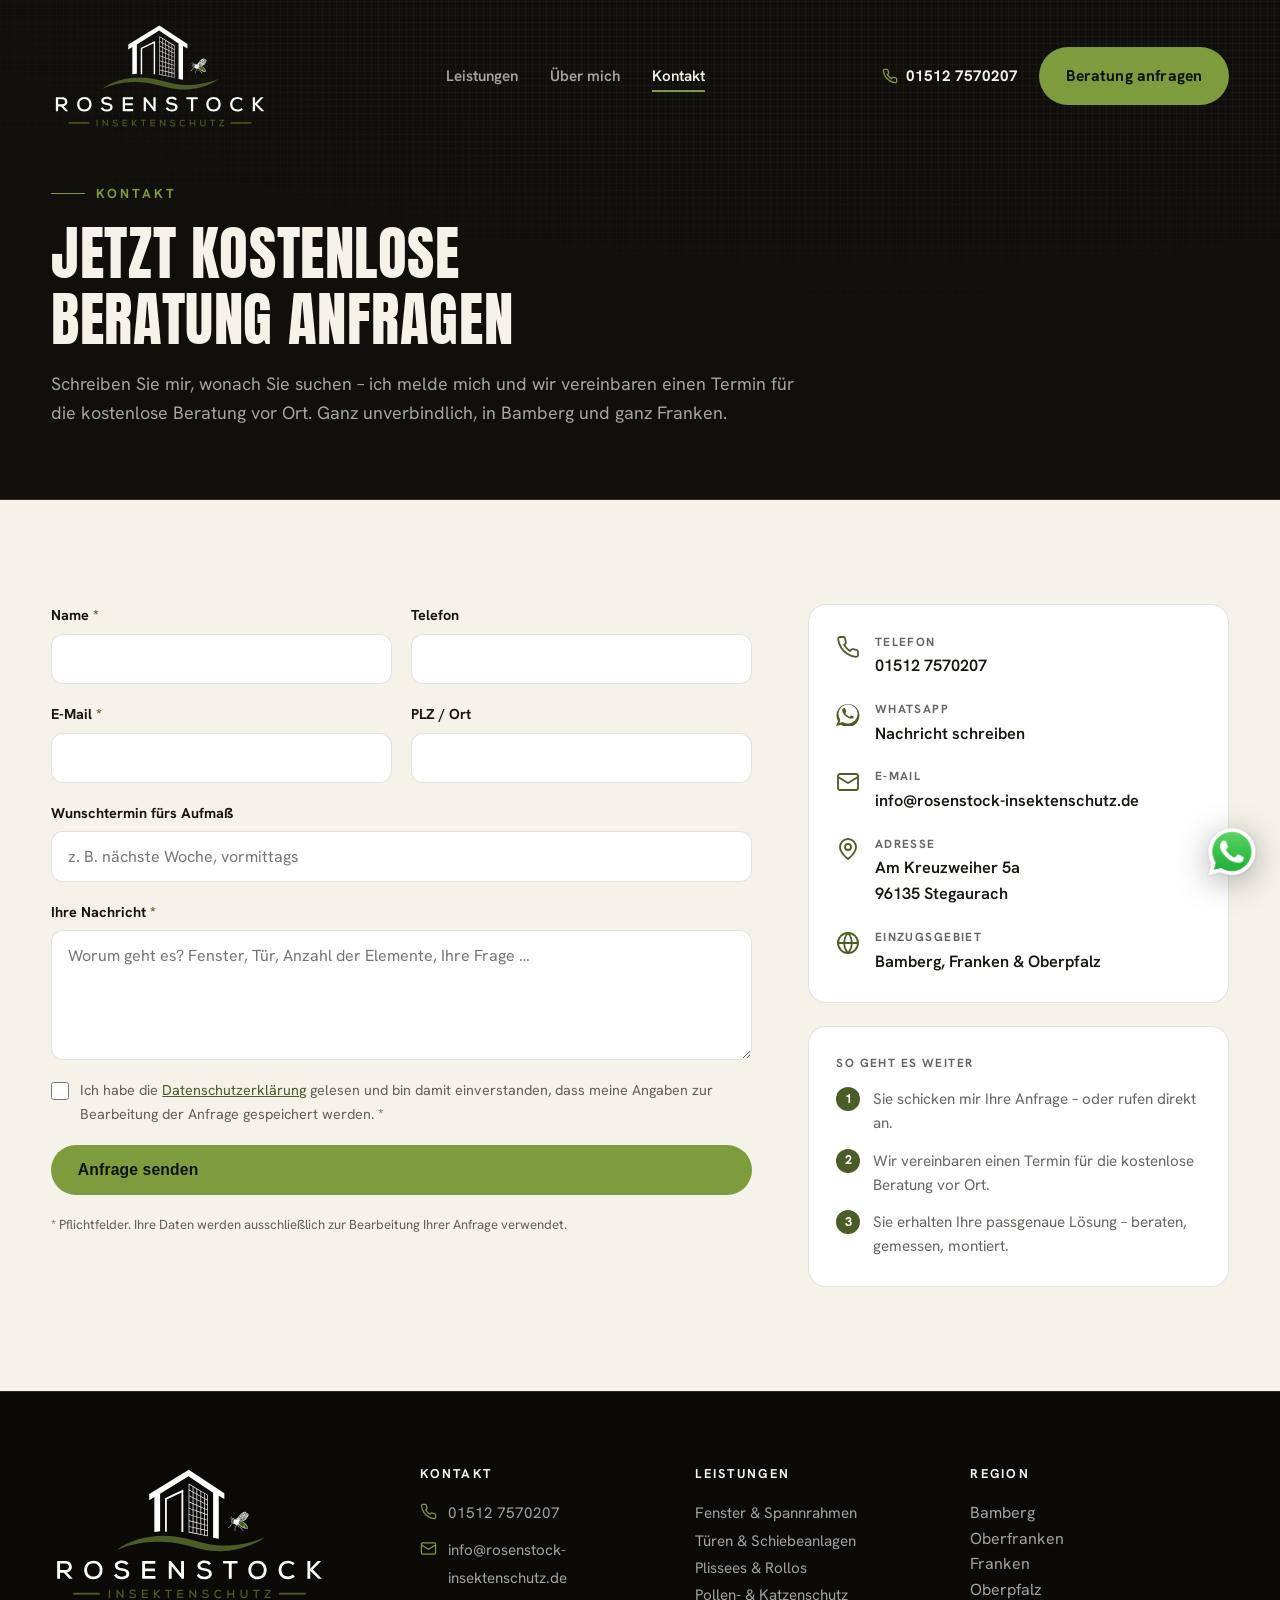
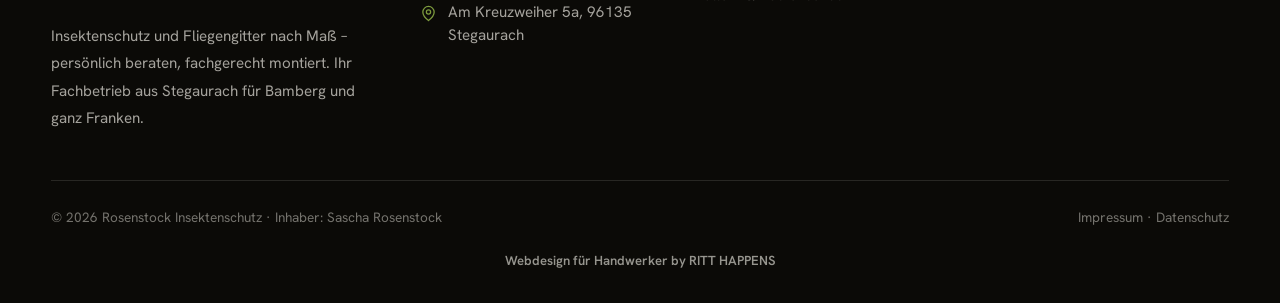
==== kontakt.html @ 8e10b2ee "Add files via upload" ====
<!DOCTYPE html>
<html lang="de">
<head>
<meta charset="UTF-8">
<meta name="viewport" content="width=device-width, initial-scale=1.0">
<title>Kontakt – Insektenschutz Bamberg | Rosenstock Insektenschutz</title>
<meta name="description" content="Kontakt zu Rosenstock Insektenschutz in Stegaurach bei Bamberg: kostenlose Beratung anfragen, anrufen oder per Formular schreiben. Insektenschutz & Fliegengitter nach Maß für Bamberg und Franken.">
<meta name="robots" content="index, follow">
<link rel="canonical" href="https://www.rosenstock-insektenschutz.de/kontakt.html">

<meta property="og:type" content="website">
<meta property="og:title" content="Kontakt – Insektenschutz Bamberg | Rosenstock Insektenschutz">
<meta property="og:description" content="Kostenlose Beratung anfragen – per Formular, Telefon oder E-Mail. Insektenschutz nach Maß für Bamberg und Franken.">
<meta property="og:locale" content="de_DE">

<link rel="preconnect" href="https://fonts.googleapis.com">
<link rel="preconnect" href="https://fonts.gstatic.com" crossorigin>
<link href="https://fonts.googleapis.com/css2?family=Anton&family=Caveat:wght@500;600&family=Hanken+Grotesk:wght@400;500;600;700;800&display=swap" rel="stylesheet">
<link rel="stylesheet" href="assets/style.css?v=4">
</head>
<body>

<!-- ===== HEADER ===== -->
<header id="header">
  <div class="wrap nav">
    <a href="index.html" class="nav-logo" aria-label="Rosenstock Insektenschutz Startseite">
      <img src="assets/rosenstock-logo.svg" alt="Rosenstock Insektenschutz Logo">
    </a>
    <ul class="nav-links">
      <li><a href="leistungen.html">Leistungen</a></li>
      <li><a href="ueber-mich.html">Über mich</a></li>
      <li><a href="kontakt.html" aria-current="page">Kontakt</a></li>
    </ul>
    <div class="nav-cta">
      <a href="tel:+4915127570207" class="nav-phone">
        <svg viewBox="0 0 24 24" fill="none" stroke="currentColor" stroke-width="2"><path d="M22 16.92v3a2 2 0 0 1-2.18 2 19.8 19.8 0 0 1-8.63-3.07 19.5 19.5 0 0 1-6-6 19.8 19.8 0 0 1-3.07-8.67A2 2 0 0 1 4.11 2h3a2 2 0 0 1 2 1.72c.13.96.36 1.9.7 2.81a2 2 0 0 1-.45 2.11L8.09 9.91a16 16 0 0 0 6 6l1.27-1.27a2 2 0 0 1 2.11-.45c.91.34 1.85.57 2.81.7A2 2 0 0 1 22 16.92z"/></svg>
        01512 7570207
      </a>
      <a href="kontakt.html" class="btn btn-primary">Beratung anfragen</a>
    </div>
    <button class="burger" id="burger" aria-label="Menü öffnen"><span></span><span></span><span></span></button>
  </div>
</header>

<div class="overlay" id="overlay"></div>
<nav class="mobile-menu" id="mobileMenu" aria-label="Mobiles Menü">
  <a href="leistungen.html">Leistungen</a>
  <a href="ueber-mich.html">Über mich</a>
  <a href="kontakt.html">Kontakt</a>
  <a href="tel:+4915127570207" class="btn btn-ghost" style="margin-top:1rem">01512 7570207</a>
  <a href="kontakt.html" class="btn btn-primary">Beratung anfragen</a>
</nav>

<!-- ===== PAGE HERO ===== -->
<section class="page-hero">
  <div class="mesh"></div>
  <div class="wrap">
    <span class="kicker reveal in">Kontakt</span>
    <h1 class="anton reveal in" data-d="1">Jetzt kostenlose Beratung anfragen</h1>
    <p class="lead reveal in" data-d="2">Schreiben Sie mir, wonach Sie suchen – ich melde mich und wir vereinbaren einen Termin für die kostenlose Beratung vor Ort. Ganz unverbindlich, in Bamberg und ganz Franken.</p>
  </div>
</section>

<!-- ===== KONTAKT ===== -->
<section class="block light" id="anfrage">
  <div class="wrap contact-grid">

    <!-- Formular -->
    <div class="reveal">
      <form id="contactForm" class="form" action="https://formsubmit.co/ajax/info@rosenstock-insektenschutz.de" method="POST" novalidate>
        <!-- FormSubmit-Einstellungen -->
        <input type="hidden" name="_subject" value="Neue Anfrage über die Website">
        <input type="hidden" name="_template" value="table">
        <input type="hidden" name="_captcha" value="false">
        <input type="text" name="_honey" style="display:none" tabindex="-1" autocomplete="off">

        <div class="row">
          <div class="field">
            <label for="name">Name <span class="req">*</span></label>
            <input type="text" id="name" name="Name" required autocomplete="name">
          </div>
          <div class="field">
            <label for="telefon">Telefon</label>
            <input type="tel" id="telefon" name="Telefon" autocomplete="tel">
          </div>
        </div>

        <div class="row">
          <div class="field">
            <label for="email">E-Mail <span class="req">*</span></label>
            <input type="email" id="email" name="E-Mail" required autocomplete="email">
          </div>
          <div class="field">
            <label for="plz">PLZ / Ort</label>
            <input type="text" id="plz" name="PLZ / Ort" autocomplete="postal-code">
          </div>
        </div>

        <div class="field">
          <label for="termin">Wunschtermin fürs Aufmaß</label>
          <input type="text" id="termin" name="Wunschtermin Aufmaß" placeholder="z. B. nächste Woche, vormittags">
        </div>

        <div class="field">
          <label for="nachricht">Ihre Nachricht <span class="req">*</span></label>
          <textarea id="nachricht" name="Nachricht" required placeholder="Worum geht es? Fenster, Tür, Anzahl der Elemente, Ihre Frage …"></textarea>
        </div>

        <label class="consent">
          <input type="checkbox" id="datenschutz" name="Datenschutz akzeptiert" value="Ja" required>
          <span>Ich habe die <a href="datenschutz.html">Datenschutzerklärung</a> gelesen und bin damit einverstanden, dass meine Angaben zur Bearbeitung der Anfrage gespeichert werden. <span class="req">*</span></span>
        </label>

        <div id="formError" class="form-error">Das hat leider nicht geklappt. Bitte versuchen Sie es erneut oder rufen Sie mich direkt an unter 01512 7570207.</div>

        <button type="submit" class="btn btn-primary">Anfrage senden</button>
        <p class="form-note">* Pflichtfelder. Ihre Daten werden ausschließlich zur Bearbeitung Ihrer Anfrage verwendet.</p>
      </form>

      <!-- Erfolg -->
      <div id="formSuccess" class="form-success">
        <svg viewBox="0 0 24 24" fill="none" stroke="currentColor" stroke-width="2"><circle cx="12" cy="12" r="10"/><path d="m8 12 3 3 5-6"/></svg>
        <h3>Vielen Dank für Ihre Anfrage!</h3>
        <p>Ich habe Ihre Nachricht erhalten und melde mich so schnell wie möglich bei Ihnen.</p>
      </div>
    </div>

    <!-- Kontaktangaben -->
    <aside class="contact-aside reveal" data-d="1">
      <div class="aside-card">
        <div class="ci">
          <svg viewBox="0 0 24 24" fill="none" stroke="currentColor" stroke-width="1.8"><path d="M22 16.92v3a2 2 0 0 1-2.18 2 19.8 19.8 0 0 1-8.63-3.07 19.5 19.5 0 0 1-6-6 19.8 19.8 0 0 1-3.07-8.67A2 2 0 0 1 4.11 2h3a2 2 0 0 1 2 1.72c.13.96.36 1.9.7 2.81a2 2 0 0 1-.45 2.11L8.09 9.91a16 16 0 0 0 6 6l1.27-1.27a2 2 0 0 1 2.11-.45c.91.34 1.85.57 2.81.7A2 2 0 0 1 22 16.92z"/></svg>
          <div><div class="l">Telefon</div><a href="tel:+4915127570207">01512 7570207</a></div>
        </div>
        <div class="ci">
          <svg viewBox="0 0 24 24" fill="currentColor"><path d="M17.5 14.4c-.3-.2-1.7-.8-2-.9-.3-.1-.5-.2-.7.2-.2.3-.7.9-.9 1-.2.2-.3.2-.6 0-.3-.2-1.2-.5-2.3-1.4-.9-.8-1.4-1.7-1.6-2-.2-.3 0-.5.1-.6l.5-.5c.1-.2.2-.3.3-.5.1-.2 0-.4 0-.5L9 6.4c-.2-.4-.4-.4-.6-.4h-.5c-.2 0-.5.1-.7.3-.3.3-1 .9-1 2.3s1 2.7 1.2 2.9c.1.2 2 3.1 4.9 4.3 2.4 1 2.9.8 3.4.8.5 0 1.6-.7 1.9-1.3.2-.7.2-1.2.1-1.3 0-.1-.2-.2-.5-.3M12 21.5a9.5 9.5 0 0 1-4.8-1.3l-.3-.2-3.5.9.9-3.4-.2-.3A9.5 9.5 0 1 1 12 21.5M12 2a11.5 11.5 0 0 0-10 17.2L0 24l5-1.3A11.5 11.5 0 1 0 12 2"/></svg>
          <div><div class="l">WhatsApp</div><a href="https://wa.me/4915127570207" target="_blank" rel="noopener">Nachricht schreiben</a></div>
        </div>
        <div class="ci">
          <svg viewBox="0 0 24 24" fill="none" stroke="currentColor" stroke-width="1.8"><rect x="2" y="4" width="20" height="16" rx="2"/><path d="m22 7-10 6L2 7"/></svg>
          <div><div class="l">E-Mail</div><a href="mailto:info@rosenstock-insektenschutz.de">info@rosenstock-insektenschutz.de</a></div>
        </div>
        <div class="ci">
          <svg viewBox="0 0 24 24" fill="none" stroke="currentColor" stroke-width="1.8"><path d="M20 10c0 6-8 12-8 12s-8-6-8-12a8 8 0 0 1 16 0z"/><circle cx="12" cy="10" r="3"/></svg>
          <div><div class="l">Adresse</div><span class="v">Am Kreuzweiher 5a<br>96135 Stegaurach</span></div>
        </div>
        <div class="ci">
          <svg viewBox="0 0 24 24" fill="none" stroke="currentColor" stroke-width="1.8"><circle cx="12" cy="12" r="10"/><path d="M2 12h20M12 2a15 15 0 0 1 0 20M12 2a15 15 0 0 0 0 20"/></svg>
          <div><div class="l">Einzugsgebiet</div><span class="v">Bamberg, Franken &amp; Oberpfalz</span></div>
        </div>
      </div>

      <div class="aside-card">
        <div><div class="l" style="font-size:.74rem;letter-spacing:.12em;text-transform:uppercase;color:var(--muted-light);font-weight:700;margin-bottom:.9rem">So geht es weiter</div>
          <ul class="aside-steps">
            <li>Sie schicken mir Ihre Anfrage – oder rufen direkt an.</li>
            <li>Wir vereinbaren einen Termin für die kostenlose Beratung vor Ort.</li>
            <li>Sie erhalten Ihre passgenaue Lösung – beraten, gemessen, montiert.</li>
          </ul>
        </div>
      </div>
    </aside>

  </div>
</section>

<!-- ===== FOOTER ===== -->
<footer>
  <div class="wrap">
    <div class="foot-grid">
      <div class="foot-col">
        <div class="foot-logo"><img src="assets/rosenstock-logo.svg" alt="Rosenstock Insektenschutz"></div>
        <p>Insektenschutz und Fliegengitter nach Maß – persönlich beraten, fachgerecht montiert. Ihr Fachbetrieb aus Stegaurach für Bamberg und ganz Franken.</p>
      </div>
      <div class="foot-col">
        <h4>Kontakt</h4>
        <ul class="foot-contact">
          <li>
            <svg viewBox="0 0 24 24" fill="none" stroke="currentColor" stroke-width="1.8"><path d="M22 16.92v3a2 2 0 0 1-2.18 2 19.8 19.8 0 0 1-8.63-3.07 19.5 19.5 0 0 1-6-6 19.8 19.8 0 0 1-3.07-8.67A2 2 0 0 1 4.11 2h3a2 2 0 0 1 2 1.72c.13.96.36 1.9.7 2.81a2 2 0 0 1-.45 2.11L8.09 9.91a16 16 0 0 0 6 6l1.27-1.27a2 2 0 0 1 2.11-.45c.91.34 1.85.57 2.81.7A2 2 0 0 1 22 16.92z"/></svg>
            <a href="tel:+4915127570207">01512 7570207</a>
          </li>
          <li>
            <svg viewBox="0 0 24 24" fill="none" stroke="currentColor" stroke-width="1.8"><rect x="2" y="4" width="20" height="16" rx="2"/><path d="m22 7-10 6L2 7"/></svg>
            <a href="mailto:info@rosenstock-insektenschutz.de">info@rosenstock-insektenschutz.de</a>
          </li>
          <li>
            <svg viewBox="0 0 24 24" fill="none" stroke="currentColor" stroke-width="1.8"><path d="M20 10c0 6-8 12-8 12s-8-6-8-12a8 8 0 0 1 16 0z"/><circle cx="12" cy="10" r="3"/></svg>
            <span>Am Kreuzweiher 5a, 96135 Stegaurach</span>
          </li>
        </ul>
      </div>
      <div class="foot-col">
        <h4>Leistungen</h4>
        <ul>
          <li><a href="leistungen.html#fenster">Fenster &amp; Spannrahmen</a></li>
          <li><a href="leistungen.html#tueren">Türen &amp; Schiebeanlagen</a></li>
          <li><a href="leistungen.html#plissees">Plissees &amp; Rollos</a></li>
          <li><a href="leistungen.html#pollenschutz">Pollen- &amp; Katzenschutz</a></li>
        </ul>
      </div>
      <div class="foot-col">
        <h4>Region</h4>
        <ul>
          <li>Bamberg</li>
          <li>Oberfranken</li>
          <li>Franken</li>
          <li>Oberpfalz</li>
        </ul>
      </div>
    </div>
    <div class="foot-bottom">
      <span>© 2026 Rosenstock Insektenschutz · Inhaber: Sascha Rosenstock</span>
      <span><a href="#">Impressum</a> · <a href="#">Datenschutz</a></span>
    </div>
    <div class="foot-credit">
      <a href="https://ritt-happens.de" target="_blank" rel="noopener">Webdesign für Handwerker by RITT HAPPENS</a>
    </div>
  </div>
</footer>

<a href="https://wa.me/4915127570207" class="wa-float" target="_blank" rel="noopener" aria-label="WhatsApp Kontakt">
  <img src="assets/whatsapp.webp" alt="WhatsApp">
</a>

<script src="assets/script.js?v=2" defer></script>
</body>
</html>
---- assets/style.css ----
:root{
    --bg:#100f0b;
    --bg-soft:#17160f;
    --panel:#1c1b13;
    --cream:#f4f2e9;
    --cream-soft:#e9e6d8;
    --ink:#16150f;
    --olive:#4b5c26;
    --olive-bright:#7e9c3e;
    --olive-dim:rgba(126,156,62,.16);
    --line-dark:rgba(244,242,233,.12);
    --line-light:rgba(22,21,15,.12);
    --muted-dark:rgba(244,242,233,.66);
    --muted-light:rgba(22,21,15,.66);
    --radius:18px;
    --ease:cubic-bezier(.22,.61,.36,1);
  }

  *{margin:0;padding:0;box-sizing:border-box}
  html{scroll-behavior:smooth}
  body{
    font-family:'Hanken Grotesk',system-ui,sans-serif;
    background:var(--bg);
    color:var(--cream);
    line-height:1.6;
    -webkit-font-smoothing:antialiased;
    overflow-x:hidden;
  }
  img{display:block;max-width:100%;height:auto}
  a{color:inherit;text-decoration:none}

  /* Fliegengitter-Motiv: feine Gittertextur */
  .mesh{
    position:absolute;inset:0;pointer-events:none;
    background-image:
      repeating-linear-gradient(0deg, rgba(244,242,233,.035) 0 1px, transparent 1px 7px),
      repeating-linear-gradient(90deg, rgba(244,242,233,.035) 0 1px, transparent 1px 7px);
    mask-image:radial-gradient(120% 90% at 70% 0%, #000 30%, transparent 78%);
    -webkit-mask-image:radial-gradient(120% 90% at 70% 0%, #000 30%, transparent 78%);
  }

  .wrap{width:min(1180px,92vw);margin-inline:auto}

  h1,h2,h3{line-height:1.05;font-weight:800}
  .anton{font-family:'Anton',sans-serif;font-weight:400;letter-spacing:.01em;text-transform:uppercase;line-height:.96}
  .script{font-family:'Caveat',cursive;font-weight:600}
  .kicker{
    font-size:.82rem;letter-spacing:.22em;text-transform:uppercase;font-weight:700;
    color:var(--olive-bright);display:inline-flex;align-items:center;gap:.7rem;
  }
  .kicker::before{content:"";width:34px;height:1px;background:var(--olive-bright);display:inline-block}

  /* Brush-Highlight unter Schlüsselwörtern */
  .brush{position:relative;white-space:nowrap}
  .brush svg{position:absolute;left:-4%;bottom:-.18em;width:108%;height:.5em;overflow:visible}
  .brush svg path{stroke:var(--olive-bright);stroke-width:13;fill:none;stroke-linecap:round;
    stroke-dasharray:640;stroke-dashoffset:640;transition:stroke-dashoffset 1.1s var(--ease) .3s}
  .reveal.in .brush svg path{stroke-dashoffset:0}

  /* Buttons */
  .btn{
    display:inline-flex;align-items:center;gap:.6rem;
    font-weight:700;font-size:.98rem;letter-spacing:.01em;
    padding:.95rem 1.6rem;border-radius:999px;cursor:pointer;border:1px solid transparent;
    transition:transform .25s var(--ease),background .25s,box-shadow .25s,color .25s;
  }
  .btn-primary{background:var(--olive-bright);color:#10130a;box-shadow:0 0 0 0 var(--olive-dim)}
  .btn-primary:hover{transform:translateY(-3px);box-shadow:0 16px 40px -12px rgba(126,156,62,.8)}
  .btn-ghost{border-color:var(--line-dark);color:var(--cream);background:transparent}
  .btn-ghost:hover{border-color:var(--olive-bright);transform:translateY(-3px);background:rgba(244,242,233,.04)}
  .btn svg{width:18px;height:18px}

  /* ===== HEADER ===== */
  header{
    position:fixed;top:0;left:0;right:0;z-index:60;
    transition:background .35s,backdrop-filter .35s,padding .35s,border-color .35s;
    border-bottom:1px solid transparent;padding:1.3rem 0;
  }
  header.scrolled{
    background:rgba(16,15,11,.82);backdrop-filter:blur(14px);
    border-bottom:1px solid var(--line-dark);padding:.7rem 0;
  }
  .nav{display:flex;align-items:center;justify-content:space-between;gap:2rem}
  .nav-logo img{height:110px;transition:height .35s}
  header.scrolled .nav-logo img{height:80px}
  .nav-links{display:flex;align-items:center;gap:2rem;list-style:none}
  .nav-links a{font-size:.95rem;font-weight:600;position:relative;color:var(--muted-dark);transition:color .2s}
  .nav-links a::after{content:"";position:absolute;left:0;bottom:-6px;height:2px;width:0;background:var(--olive-bright);transition:width .3s var(--ease)}
  .nav-links a:hover{color:var(--cream)}
  .nav-links a:hover::after{width:100%}
  .nav-cta{display:flex;align-items:center;gap:1.3rem}
  .nav-phone{font-weight:700;font-size:.95rem;display:flex;align-items:center;gap:.5rem;white-space:nowrap}
  .nav-phone svg{width:16px;height:16px;color:var(--olive-bright)}
  .burger{display:none;flex-direction:column;gap:5px;background:none;border:0;cursor:pointer;padding:6px}
  .burger span{width:26px;height:2px;background:var(--cream);transition:.3s}
  .burger.open span:nth-child(1){transform:translateY(7px) rotate(45deg)}
  .burger.open span:nth-child(2){opacity:0}
  .burger.open span:nth-child(3){transform:translateY(-7px) rotate(-45deg)}

  /* ===== HERO ===== */
  .hero{position:relative;padding:11rem 0 5rem;overflow:hidden}
  .hero-bg{position:absolute;inset:0;z-index:0}
  .hero-bg::after{content:"";position:absolute;inset:0;
    background:radial-gradient(80% 70% at 15% 30%, transparent, var(--bg) 72%),
               linear-gradient(180deg, rgba(16,15,11,.4), var(--bg))}
  .hero-grid{position:relative;z-index:2;display:grid;grid-template-columns:1.05fr .95fr;gap:3.5rem;align-items:center}
  .hero-h1{font-size:clamp(2.6rem,6.4vw,5.2rem);margin:1.4rem 0 0;font-weight:400;letter-spacing:.01em}
  .hero-h1 .ol{color:var(--olive-bright)}
  .hero-claim-sub{font-size:1.3rem;font-weight:700;margin:1.1rem 0 .3rem;color:var(--cream)}
  .hero-claim-sub .script{color:var(--olive-bright);font-size:1.7rem;font-weight:600;margin-left:.25rem}
  .hero-sub{font-size:1.08rem;color:var(--muted-dark);max-width:34rem;margin-bottom:2rem}
  .hero-actions{display:flex;flex-wrap:wrap;gap:1rem;align-items:center}
  .hero-media{position:relative}
  .hero-media .frame{border-radius:24px;overflow:hidden;position:relative;box-shadow:0 40px 80px -30px rgba(0,0,0,.9);border:1px solid var(--line-dark)}
  .hero-media .frame img{width:100%;aspect-ratio:4/4.4;object-fit:cover}
  .hero-badge{
    position:absolute;left:-26px;bottom:34px;z-index:3;
    background:var(--bg-soft);border:1px solid var(--line-dark);border-radius:16px;
    padding:1rem 1.2rem;box-shadow:0 24px 50px -20px rgba(0,0,0,.9);
    display:flex;gap:.85rem;align-items:center;max-width:230px;
  }
  .hero-badge b{font-family:'Anton';font-size:1.5rem;color:var(--olive-bright);line-height:1}
  .hero-badge span{font-size:.82rem;color:var(--muted-dark);line-height:1.3}

  /* Trust strip */
  .trust{border-top:1px solid var(--line-dark);border-bottom:1px solid var(--line-dark);background:var(--bg-soft)}
  .trust-row{display:grid;grid-template-columns:repeat(4,1fr);gap:1px;background:var(--line-dark)}
  .trust-item{background:var(--bg-soft);padding:1.7rem 1.3rem;display:flex;gap:.9rem;align-items:center}
  .trust-item svg{width:30px;height:30px;color:var(--olive-bright);flex-shrink:0}
  .trust-item span{font-weight:700;font-size:.95rem;line-height:1.25}

  /* ===== generic section ===== */
  section.block{padding:6.5rem 0;position:relative}
  .light{background:var(--cream);color:var(--ink)}
  .light .kicker{color:var(--olive)}
  .light .kicker::before{background:var(--olive)}
  .light .lead{color:var(--muted-light)}
  .sec-head{max-width:46rem;margin-bottom:3.2rem}
  .sec-head h2{font-size:clamp(2rem,4.2vw,3.2rem);margin:1.1rem 0 1rem;line-height:1.1}
  .lead{font-size:1.12rem;color:var(--muted-dark)}

  /* Prozess */
  .steps{display:grid;grid-template-columns:repeat(4,1fr);gap:1.6rem;counter-reset:s}
  .step{position:relative}
  .step .num{font-family:'Anton';font-size:2.8rem;line-height:1;color:var(--olive);display:block}
  .step .bar{height:3px;width:44px;background:var(--olive);border-radius:3px;margin:.7rem 0 1.1rem}
  .step h3{font-size:1.18rem;margin:0 0 .5rem}
  .step p{font-size:.97rem;color:var(--muted-light)}

  /* Warum (dark contrast) */
  .compare{display:grid;grid-template-columns:1fr 1fr;gap:1.4rem;margin-top:1rem}
  .card{border:1px solid var(--line-dark);border-radius:var(--radius);padding:2rem;transition:transform .3s var(--ease),border-color .3s}
  .card-bad{background:rgba(244,242,233,.02)}
  .card-good{background:linear-gradient(160deg, rgba(126,156,62,.14), rgba(126,156,62,.02));border-color:rgba(126,156,62,.35)}
  .card h3{font-size:1.25rem;margin-bottom:1rem;display:flex;align-items:center;gap:.6rem}
  .card ul{list-style:none;display:flex;flex-direction:column;gap:.75rem}
  .card li{display:flex;gap:.7rem;font-size:1rem;color:var(--muted-dark)}
  .card-good li{color:var(--cream)}
  .card li svg{width:20px;height:20px;flex-shrink:0;margin-top:.18rem}
  .card-good li svg{color:var(--olive-bright)}
  .card-bad li svg{color:rgba(244,242,233,.35)}

  /* Leistungen grid */
  .serv{display:grid;grid-template-columns:repeat(3,1fr);gap:1.2rem}
  .serv-item{background:#fff;border:1px solid var(--line-light);border-radius:var(--radius);padding:1.7rem;
    transition:transform .3s var(--ease),box-shadow .3s,border-color .3s}
  .serv-item:hover{transform:translateY(-6px);box-shadow:0 24px 50px -28px rgba(22,21,15,.4);border-color:var(--olive)}
  .serv-item svg{width:34px;height:34px;color:var(--olive);margin-bottom:1rem}
  .serv-item h3{font-size:1.12rem;margin-bottom:.4rem}
  .serv-item p{font-size:.94rem;color:var(--muted-light)}
  .serv-note{margin-top:1.8rem;font-size:1rem;color:var(--muted-light);max-width:48rem}
  .serv-note b{color:var(--ink)}

  /* Über Sascha */
  .about{display:grid;grid-template-columns:.85fr 1.15fr;gap:3.5rem;align-items:center}
  .about-img{position:relative}
  .about-img img{border-radius:20px;border:1px solid var(--line-dark);width:100%;aspect-ratio:1023/1537;object-fit:cover;max-height:560px}
  .about-img .tag{position:absolute;bottom:18px;left:18px;background:var(--bg);border:1px solid var(--line-dark);
    padding:.55rem 1rem;border-radius:999px;font-size:.85rem;font-weight:700}
  .about blockquote{font-family:'Caveat';font-size:1.9rem;color:var(--olive-bright);line-height:1.25;margin:1.4rem 0;font-weight:600}

  /* Regionen */
  .regions{display:flex;flex-wrap:wrap;gap:.8rem;margin-top:.5rem}
  .chip{border:1px solid var(--line-light);border-radius:999px;padding:.6rem 1.2rem;font-weight:600;font-size:.95rem;
    transition:background .25s,color .25s,border-color .25s;cursor:default}
  .chip:hover{background:var(--olive);color:var(--cream);border-color:var(--olive)}
  .region-grid{display:grid;grid-template-columns:1.1fr .9fr;gap:3rem;align-items:center}

  /* Versprechen */
  .promise{text-align:center;max-width:50rem;margin-inline:auto}
  .promise .anton{font-size:clamp(1.8rem,4vw,2.8rem)}
  .promise p{font-size:1.15rem;color:var(--muted-dark);margin:1.5rem 0 0}
  .promise .sig{font-family:'Caveat';font-size:2.1rem;color:var(--olive-bright);margin-top:1.4rem}

  /* Final CTA */
  .cta{position:relative;overflow:hidden;
    background:linear-gradient(150deg,#1f2511,#10130a 60%);padding:6rem 0}
  .cta-inner{position:relative;z-index:2;text-align:center;max-width:42rem;margin-inline:auto}
  .cta h2{font-size:clamp(2.2rem,5vw,3.6rem);margin-bottom:1.2rem}
  .cta p{color:var(--muted-dark);font-size:1.1rem;margin-bottom:2.2rem}
  .cta-actions{display:flex;flex-wrap:wrap;gap:1rem;justify-content:center}

  /* Footer */
  footer{background:#0b0a07;border-top:1px solid var(--line-dark);padding:4.5rem 0 2rem}
  .foot-grid{display:grid;grid-template-columns:1.4fr 1fr 1fr 1.1fr;gap:2.5rem}
  .foot-logo img{height:140px;margin-bottom:1.2rem}
  .foot-grid p,.foot-grid a{color:var(--muted-dark);font-size:.95rem;line-height:1.8}
  .foot-grid a:hover{color:var(--olive-bright)}
  .foot-col ul li{color:var(--muted-dark)}
  .foot-contact{list-style:none}
  .foot-contact li{display:flex;gap:.65rem;align-items:flex-start;margin-bottom:.6rem;color:var(--muted-dark);font-size:.95rem;line-height:1.5}
  .foot-contact li svg{width:17px;height:17px;color:var(--olive-bright);flex-shrink:0;margin-top:.2rem}
  .foot-col h4{font-size:.8rem;letter-spacing:.18em;text-transform:uppercase;color:var(--cream);margin-bottom:1rem;font-weight:700}
  .foot-col ul{list-style:none}
  .foot-bottom{border-top:1px solid var(--line-dark);margin-top:3rem;padding-top:1.6rem;
    display:flex;justify-content:space-between;flex-wrap:wrap;gap:1rem;font-size:.85rem;color:rgba(244,242,233,.45)}
  .foot-bottom a{color:rgba(244,242,233,.45)}
  .foot-bottom a:hover{color:var(--olive-bright)}
  .foot-credit{text-align:center;margin-top:1.3rem;font-size:.82rem;color:rgba(244,242,233,.4)}
  .foot-credit a{color:rgba(244,242,233,.6);font-weight:600}
  .foot-credit a:hover{color:var(--olive-bright)}

  /* Sticky WhatsApp-Button */
  .wa-float{position:fixed;right:20px;bottom:20px;z-index:70;width:56px;height:56px;
    filter:drop-shadow(0 6px 16px rgba(0,0,0,.3));transition:transform .3s var(--ease)}
  .wa-float:hover{transform:scale(1.08)}
  .wa-float img{width:100%;height:100%;display:block}


  /* Reveal animation */
  .reveal{opacity:0;transform:translateY(30px);transition:opacity .8s var(--ease),transform .8s var(--ease)}
  .reveal.in{opacity:1;transform:none}
  .reveal[data-d="1"]{transition-delay:.08s}
  .reveal[data-d="2"]{transition-delay:.16s}
  .reveal[data-d="3"]{transition-delay:.24s}
  .reveal[data-d="4"]{transition-delay:.32s}

  /* Mobile menu */
  .mobile-menu{position:fixed;inset:0 0 0 auto;width:min(82vw,340px);z-index:65;
    background:var(--bg-soft);border-left:1px solid var(--line-dark);
    transform:translateX(100%);transition:transform .4s var(--ease);
    padding:6rem 2rem 2rem;display:flex;flex-direction:column;gap:1.4rem}
  .mobile-menu.open{transform:none}
  .mobile-menu a{font-size:1.15rem;font-weight:600}
  .overlay{position:fixed;inset:0;background:rgba(0,0,0,.5);z-index:64;opacity:0;pointer-events:none;transition:.3s}
  .overlay.open{opacity:1;pointer-events:auto}

  @media (max-width:960px){
    .hero-grid{grid-template-columns:1fr;gap:2.5rem}
    .hero-media{order:-1;max-width:440px}
    .trust-row{grid-template-columns:1fr 1fr}
    .steps{grid-template-columns:1fr 1fr;gap:2rem}
    .compare,.about,.region-grid,.serv{grid-template-columns:1fr}
    .about-img{max-width:380px}
    .nav-links,.nav-phone{display:none}
    .burger{display:flex}
    .foot-grid{grid-template-columns:1fr 1fr}
  }
  @media (max-width:560px){
    .trust-row{grid-template-columns:1fr}
    .steps{grid-template-columns:1fr}
    .foot-grid{grid-template-columns:1fr}
    .hero{padding-top:8.5rem}
  }
  @media (prefers-reduced-motion:reduce){
    *{animation:none!important;transition:none!important;scroll-behavior:auto}
    .reveal{opacity:1;transform:none}
    .brush svg path{stroke-dashoffset:0}
  }

/* ===== Unterseiten (mehrseitig) ===== */
.nav-links a[aria-current="page"]{color:var(--cream)}
.nav-links a[aria-current="page"]::after{width:100%}
.page-hero{position:relative;padding:11rem 0 4.5rem;overflow:hidden;border-bottom:1px solid var(--line-dark)}
.page-hero .wrap{position:relative;z-index:2}
.breadcrumb{font-size:.85rem;color:var(--muted-dark);margin-bottom:1rem;letter-spacing:.02em}
.breadcrumb a{color:var(--muted-dark)}
.breadcrumb a:hover{color:var(--olive-bright)}
.page-hero h1{font-size:clamp(2.1rem,5.2vw,3.7rem);margin:.4rem 0 1.1rem;max-width:22ch;line-height:1.12;padding-top:.16em}
.page-hero .lead{max-width:48rem}
.page-hero-grid{display:grid;grid-template-columns:1.08fr .92fr;gap:3rem;align-items:center}
.page-hero-media img{border-radius:20px;border:1px solid var(--line-dark);width:100%;aspect-ratio:1/1;object-fit:cover;box-shadow:0 30px 60px -30px rgba(0,0,0,.9)}
@media (max-width:900px){.page-hero-grid{grid-template-columns:1fr}.page-hero-media{max-width:480px}}
.serv-item ul{list-style:none;margin-top:.9rem;display:flex;flex-wrap:wrap;gap:.45rem}
.serv-item ul li{background:var(--cream);border:1px solid var(--line-light);border-radius:999px;padding:.3rem .8rem;font-size:.82rem;color:var(--muted-light);font-weight:600}
.audience{display:grid;grid-template-columns:repeat(4,1fr);gap:1.2rem}
.a-card{border:1px solid var(--line-dark);border-radius:var(--radius);padding:1.6rem;transition:transform .3s var(--ease),border-color .3s}
.a-card:hover{transform:translateY(-5px);border-color:rgba(126,156,62,.4)}
.a-card svg{width:30px;height:30px;color:var(--olive-bright);margin-bottom:.8rem}
.a-card h3{font-size:1.05rem;margin-bottom:.35rem}
.a-card p{font-size:.92rem;color:var(--muted-dark)}
@media (max-width:960px){.audience{grid-template-columns:1fr 1fr}}
@media (max-width:560px){.audience{grid-template-columns:1fr}}


/* ===== Über mich ===== */
.quote{font-family:'Caveat';font-size:clamp(1.7rem,3.4vw,2.5rem);color:var(--olive);line-height:1.25;font-weight:600;margin:0}
.story-grid{display:grid;grid-template-columns:.85fr 1.15fr;gap:3rem;align-items:start}
.story-grid .body p{margin-bottom:1.1rem;font-size:1.08rem;color:var(--muted-light)}
.story-grid .body p:last-child{margin-bottom:0}
@media (max-width:900px){.story-grid{grid-template-columns:1fr;gap:1.6rem}}

/* ===== Kontaktformular ===== */
.contact-grid{display:grid;grid-template-columns:1.25fr .75fr;gap:3.5rem;align-items:start}
@media (max-width:900px){.contact-grid{grid-template-columns:1fr;gap:2.5rem}}
.form{display:grid;gap:1.2rem}
.form .row{display:grid;grid-template-columns:1fr 1fr;gap:1.2rem}
@media (max-width:560px){.form .row{grid-template-columns:1fr}}
.field{display:flex;flex-direction:column;gap:.4rem}
.field label{font-size:.9rem;font-weight:700;color:var(--ink)}
.field label .req{color:var(--olive)}
.field input,.field textarea{font-family:inherit;font-size:1rem;color:var(--ink);background:#fff;border:1px solid var(--line-light);border-radius:12px;padding:.85rem 1rem;transition:border-color .2s,box-shadow .2s}
.field input:focus,.field textarea:focus{outline:none;border-color:var(--olive);box-shadow:0 0 0 3px var(--olive-dim)}
.field textarea{resize:vertical;min-height:130px}
.field input.invalid,.field textarea.invalid{border-color:#c0492f;box-shadow:0 0 0 3px rgba(192,73,47,.12)}
.consent{display:flex;gap:.7rem;align-items:flex-start;font-size:.9rem;color:var(--muted-light)}
.consent input{margin-top:.15rem;width:18px;height:18px;accent-color:var(--olive);flex-shrink:0}
.consent.invalid{color:#c0492f}
.consent a{color:var(--olive);text-decoration:underline}
.form-note{font-size:.82rem;color:var(--muted-light)}
.form-error{display:none;background:rgba(192,73,47,.1);border:1px solid rgba(192,73,47,.4);color:#8f3220;border-radius:12px;padding:.9rem 1.1rem;font-size:.92rem}
.form-success{display:none;background:rgba(126,156,62,.12);border:1px solid rgba(126,156,62,.45);border-radius:var(--radius);padding:2.5rem 2rem;text-align:center}
.form-success svg{width:52px;height:52px;color:var(--olive);margin-bottom:1rem}
.form-success h3{font-size:1.4rem;margin-bottom:.5rem;color:var(--ink)}
.form-success p{color:var(--muted-light)}
.hidden{display:none}
.contact-aside{display:flex;flex-direction:column;gap:1.4rem}
.ci{display:flex;gap:.9rem;align-items:flex-start}
.ci svg{width:24px;height:24px;color:var(--olive);flex-shrink:0;margin-top:.15rem}
.ci .l{font-size:.74rem;letter-spacing:.12em;text-transform:uppercase;color:var(--muted-light);font-weight:700;margin-bottom:.1rem}
.ci a,.ci .v{color:var(--ink);font-weight:600;font-size:1.02rem}
.ci a:hover{color:var(--olive)}
.aside-card{background:#fff;border:1px solid var(--line-light);border-radius:var(--radius);padding:1.7rem;display:flex;flex-direction:column;gap:1.3rem}
.aside-steps{list-style:none;counter-reset:cs;display:flex;flex-direction:column;gap:.8rem}
.aside-steps li{counter-increment:cs;display:flex;gap:.8rem;align-items:flex-start;font-size:.95rem;color:var(--muted-light)}
.aside-steps li::before{content:counter(cs);background:var(--olive);color:#fff;font-weight:700;font-size:.8rem;width:24px;height:24px;border-radius:50%;display:grid;place-items:center;flex-shrink:0}
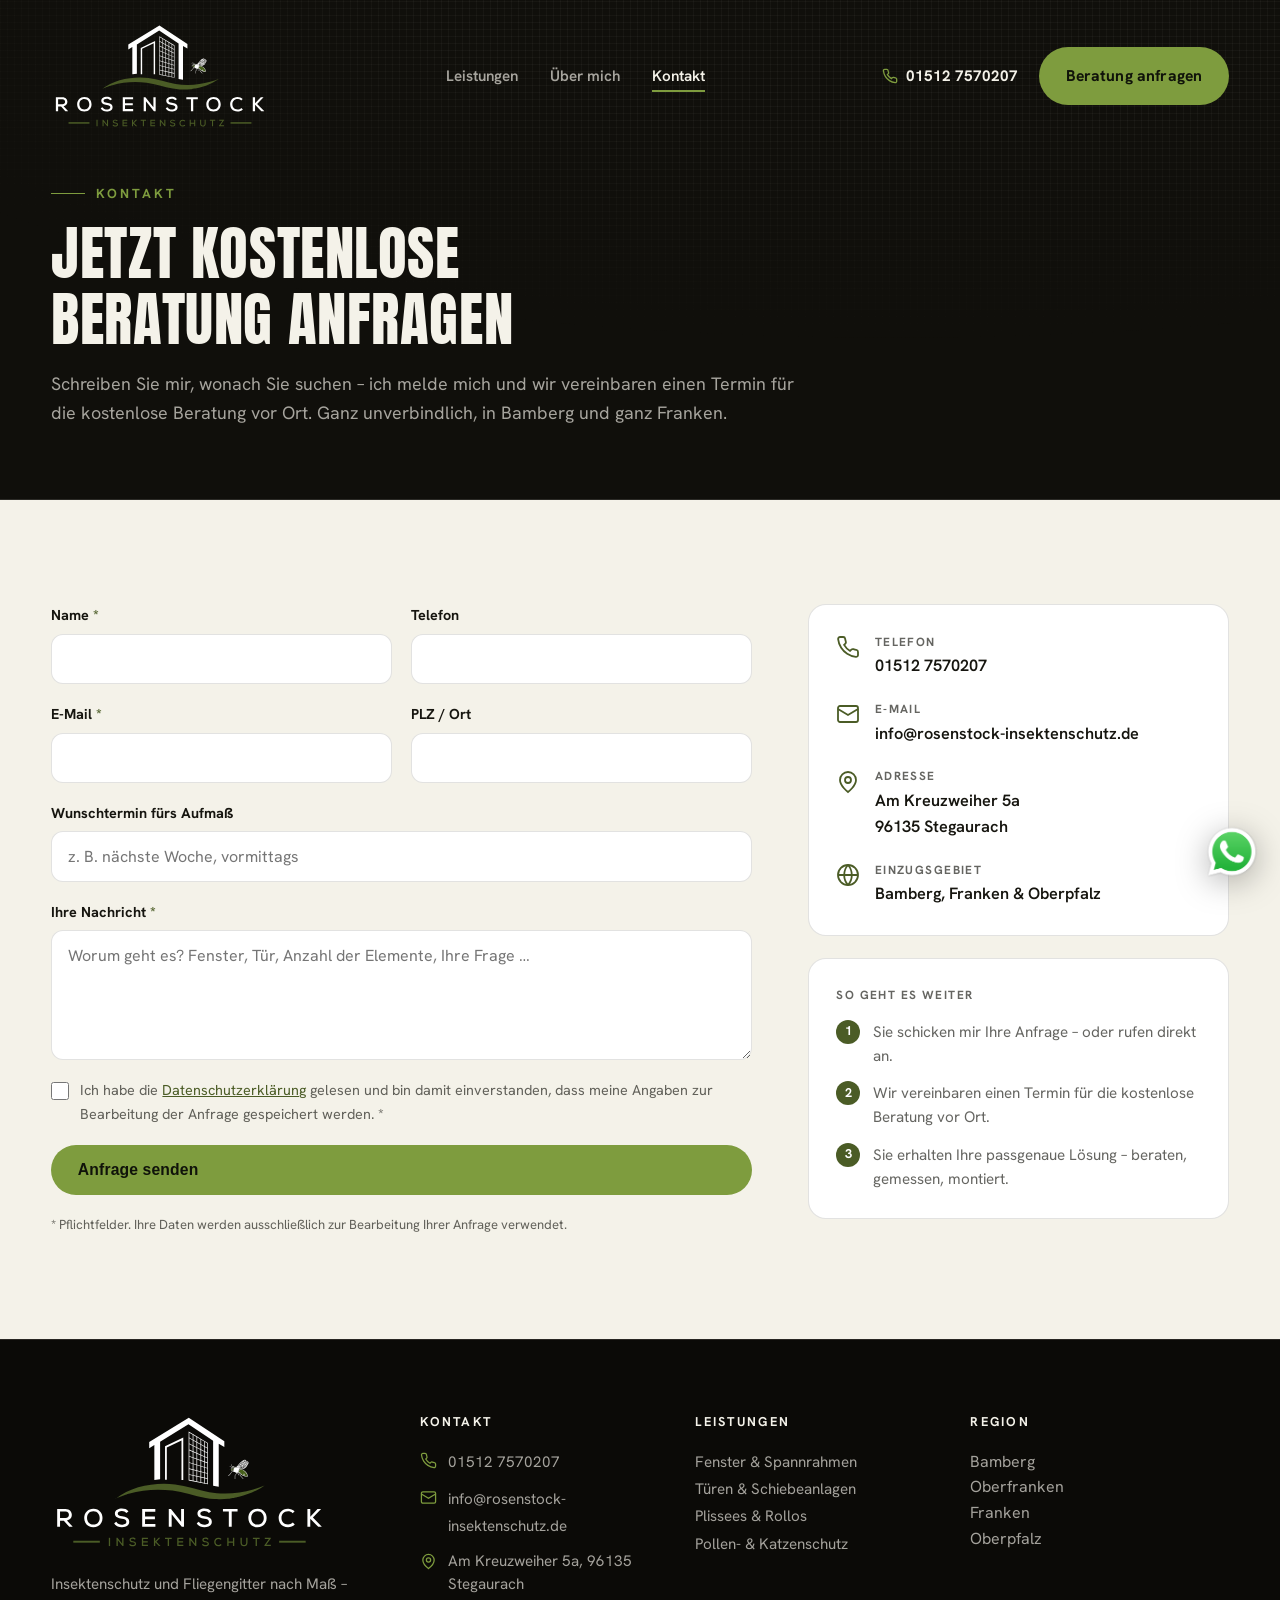
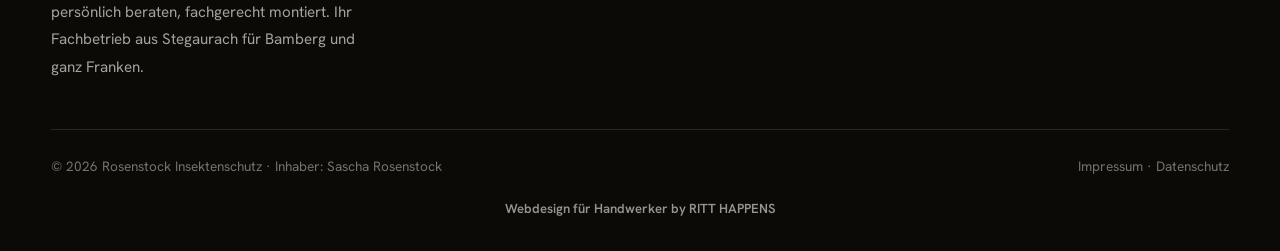
==== commit 72237d7b: "Add files via upload" ====
--- a/kontakt.html
+++ b/kontakt.html
@@ -16,7 +16,7 @@
 <link rel="preconnect" href="https://fonts.googleapis.com">
 <link rel="preconnect" href="https://fonts.gstatic.com" crossorigin>
 <link href="https://fonts.googleapis.com/css2?family=Anton&family=Caveat:wght@500;600&family=Hanken+Grotesk:wght@400;500;600;700;800&display=swap" rel="stylesheet">
-<link rel="stylesheet" href="assets/style.css?v=4">
+<link rel="stylesheet" href="assets/style.css?v=5">
 </head>
 <body>
 
@@ -133,10 +133,6 @@
           <div><div class="l">Telefon</div><a href="tel:+4915127570207">01512 7570207</a></div>
         </div>
         <div class="ci">
-          <svg viewBox="0 0 24 24" fill="currentColor"><path d="M17.5 14.4c-.3-.2-1.7-.8-2-.9-.3-.1-.5-.2-.7.2-.2.3-.7.9-.9 1-.2.2-.3.2-.6 0-.3-.2-1.2-.5-2.3-1.4-.9-.8-1.4-1.7-1.6-2-.2-.3 0-.5.1-.6l.5-.5c.1-.2.2-.3.3-.5.1-.2 0-.4 0-.5L9 6.4c-.2-.4-.4-.4-.6-.4h-.5c-.2 0-.5.1-.7.3-.3.3-1 .9-1 2.3s1 2.7 1.2 2.9c.1.2 2 3.1 4.9 4.3 2.4 1 2.9.8 3.4.8.5 0 1.6-.7 1.9-1.3.2-.7.2-1.2.1-1.3 0-.1-.2-.2-.5-.3M12 21.5a9.5 9.5 0 0 1-4.8-1.3l-.3-.2-3.5.9.9-3.4-.2-.3A9.5 9.5 0 1 1 12 21.5M12 2a11.5 11.5 0 0 0-10 17.2L0 24l5-1.3A11.5 11.5 0 1 0 12 2"/></svg>
-          <div><div class="l">WhatsApp</div><a href="https://wa.me/4915127570207" target="_blank" rel="noopener">Nachricht schreiben</a></div>
-        </div>
-        <div class="ci">
           <svg viewBox="0 0 24 24" fill="none" stroke="currentColor" stroke-width="1.8"><rect x="2" y="4" width="20" height="16" rx="2"/><path d="m22 7-10 6L2 7"/></svg>
           <div><div class="l">E-Mail</div><a href="mailto:info@rosenstock-insektenschutz.de">info@rosenstock-insektenschutz.de</a></div>
         </div>
